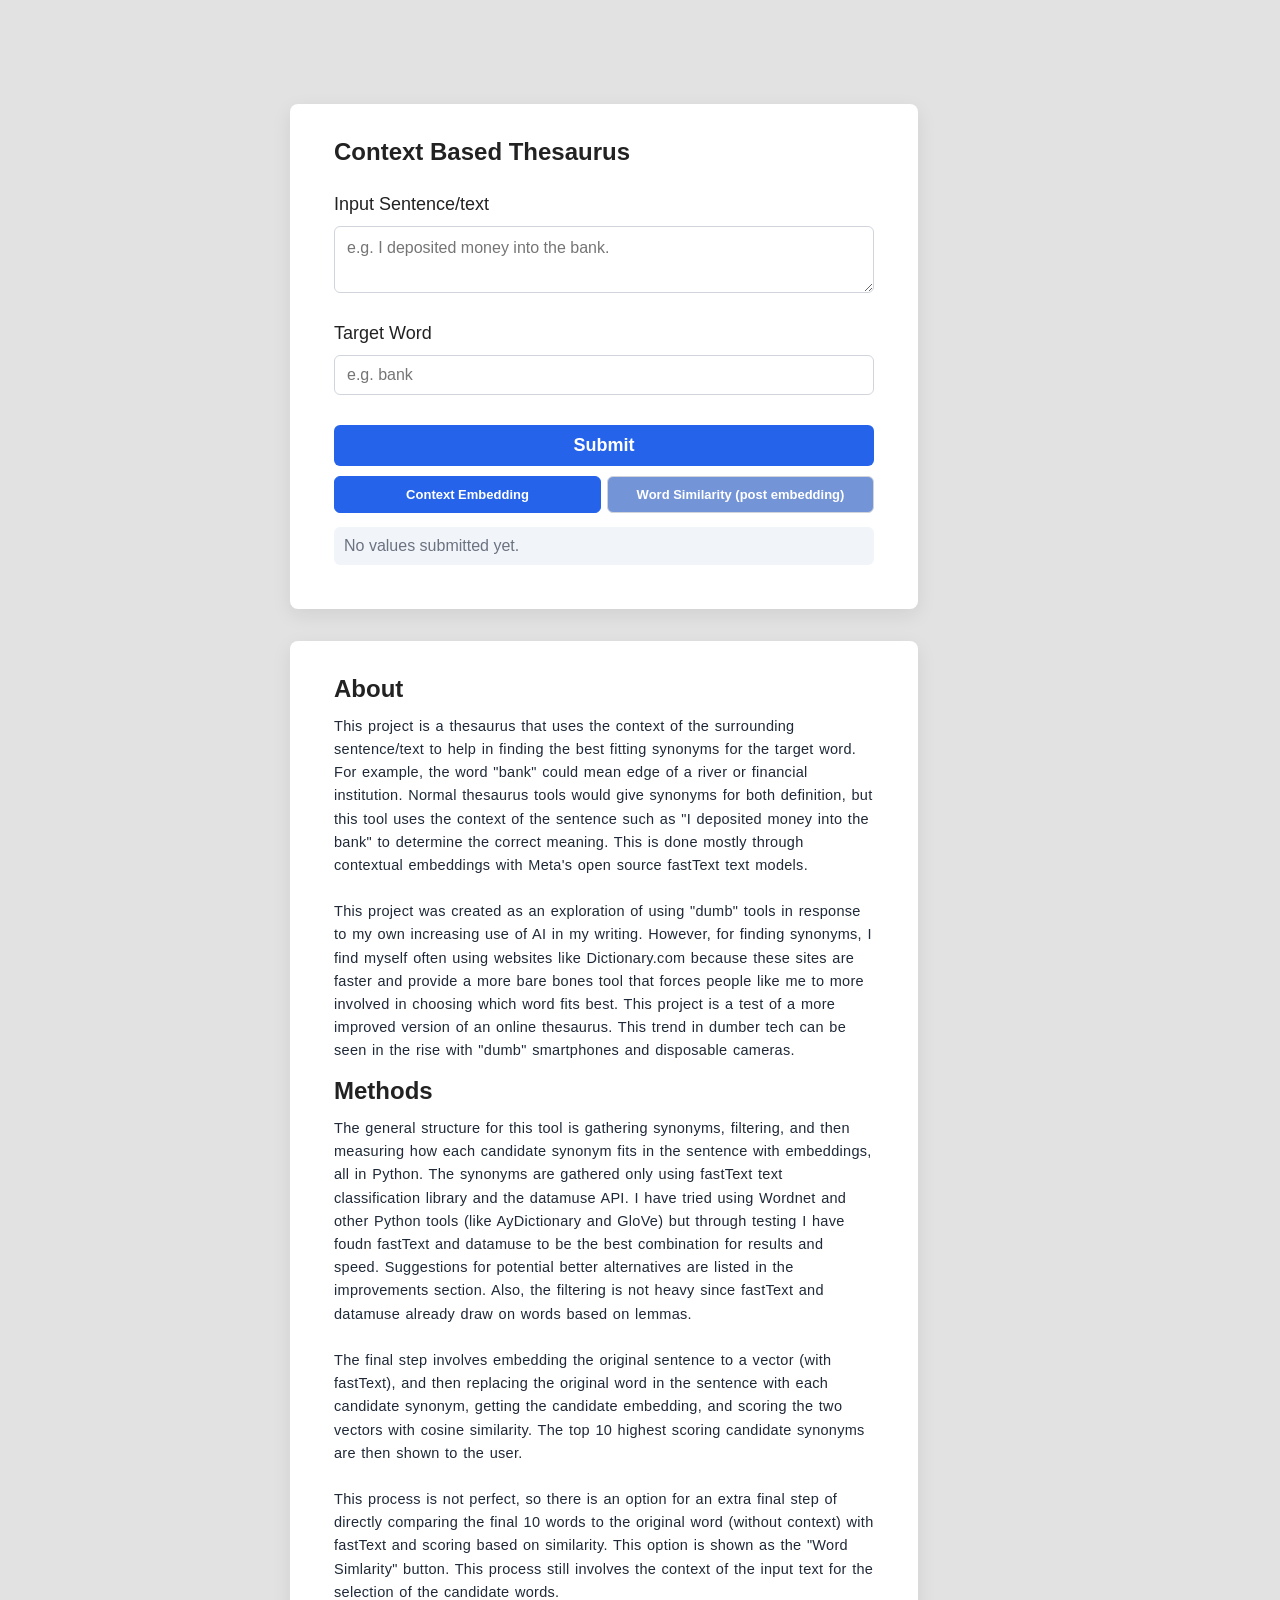
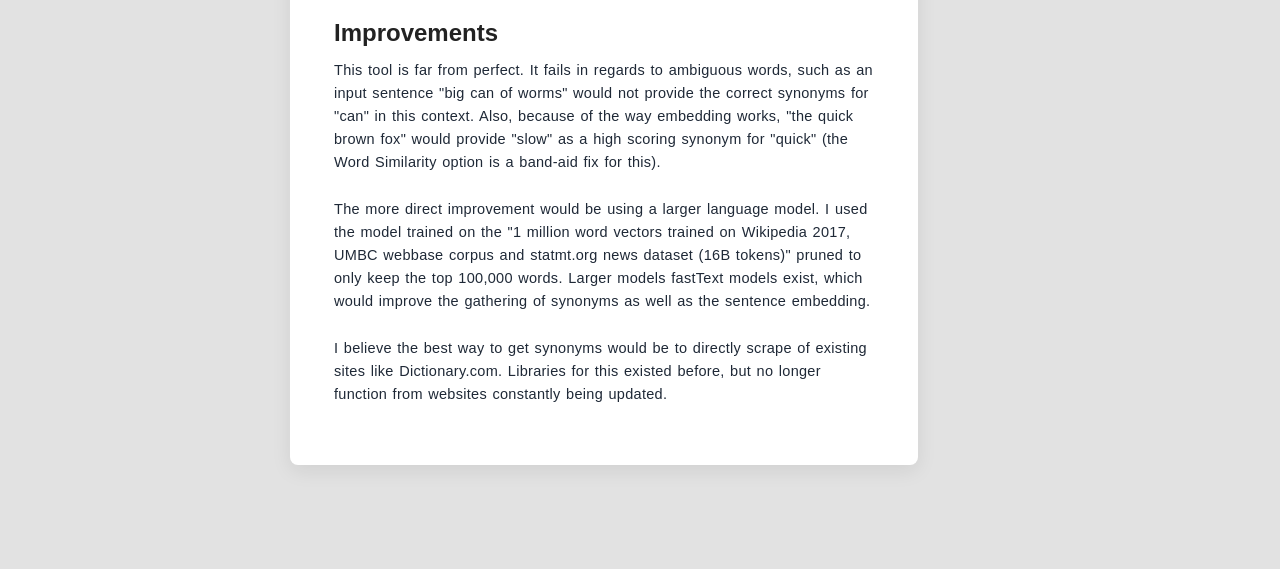
==== templates/index.html @ df17603f "organize files into templates and static" ====
<!doctype html>
<html lang="en">
	<head>
		<meta charset="utf-8" />
		<meta name="viewport" content="width=device-width, initial-scale=1" />
		<title>Context Based Thesaurus</title>
        <link rel="stylesheet"  href="../static/style.css">
	</head>

	<body>
		<div class="wrapper">
			<main class="card" role="main">
				<h1>Context Based Thesaurus </h1>
				<form id="two-input-form">
					<label for="inputA">Input Sentence/text</label>
					<p id="err_length">Larger Input Text may result in slower or more inconsistent results.</p>
					<textarea
						id="inputA"
						name="inputA"
						placeholder="e.g. I deposited money into the bank."
						rows="2"
					></textarea>
					
					<!-- <input id="inputA" name="inputA" type="text" placeholder="e.g. I deposited money into the bank." autocomplete="off" /> -->
					
					<label for="inputB">Target Word</label>
					<input id="inputB" name="inputB" type="text" placeholder="e.g. bank" autocomplete="off" />

					<button type="submit">Submit</button>
				</form>

				<!--  -->
				<div class="tabs">
					<button class="tab active" data-rank="context">Context Embedding</button>
					<button class="tab" data-rank="similarity">Word Similarity (post embedding)</button>
				</div>
				<!--  -->

				<div id="result" class="output" aria-live="polite">
					<div class="muted">No values submitted yet.</div>
				</div>
			</main>
			<main class="card" id="long_text">
				<h1>About</h1>
				<p>
					This project is a thesaurus that uses the context of the surrounding sentence/text to help in finding the best fitting synonyms for the target word. For example, the word "bank" could mean edge of a river or financial institution. Normal thesaurus tools would give synonyms for both definition, but this tool uses the context of the sentence such as "I deposited money into the bank" to determine the correct meaning. This is done mostly through contextual embeddings with Meta's open source fastText text models. 
					<br><br>
					This project was created as an exploration of using "dumb" tools in response to my own increasing use of AI in my writing. However, for finding synonyms, I find myself often using websites like Dictionary.com because these sites are faster and provide a more bare bones tool that forces people like me to more involved in choosing which word fits best. This project is a test of a more improved version of an online thesaurus. This trend in dumber tech can be seen in the rise with "dumb" smartphones and disposable cameras. 
				</p>
				<h1>Methods</h1>
				<p>
					The general structure for this tool is gathering synonyms, filtering, and then measuring how each candidate synonym fits in the sentence with embeddings, all in Python. The synonyms are gathered only using fastText text classification library and the datamuse API. I have tried using Wordnet and other Python tools (like AyDictionary and GloVe) but through testing I have foudn fastText and datamuse to be the best combination for results and speed. Suggestions for potential better alternatives are listed in the improvements section. Also, the filtering is not heavy since fastText and datamuse already draw on words based on lemmas.
					<br><br>

					The final step involves embedding the original sentence to a vector (with fastText), and then replacing the original word in the sentence with each candidate synonym, getting the candidate embedding, and scoring the two vectors with cosine similarity. The top 10 highest scoring candidate synonyms are then shown to the user. 
					<br><br>

					This process is not perfect, so there is an option for an extra final step of directly comparing the final 10 words to the original word (without context) with fastText and scoring based on similarity. This option is shown as the "Word Simlarity" button. This process still involves the context of the input text for the selection of the candidate words. 
				</p>
				<h1>Improvements</h1>
				<p>
					This tool is far from perfect. It fails in regards to ambiguous words, such as an input sentence "big can of worms" would not provide the correct synonyms for "can" in this context. Also, because of the way embedding works, "the quick brown fox" would provide "slow" as a high scoring synonym for "quick" (the Word Similarity option is a band-aid fix for this). 
					<br><br>

					The more direct improvement would be using a larger language model. I used the model trained on the "1 million word vectors trained on Wikipedia 2017, UMBC webbase corpus and statmt.org news dataset (16B tokens)" pruned to only keep the top 100,000 words. Larger models fastText models exist, which would improve the gathering of synonyms as well as the sentence embedding. 
					<br><br>

					I believe the best way to get synonyms would be to directly scrape of existing sites like Dictionary.com. Libraries for this existed before, but no longer function from websites constantly being updated. 
				</p>
			</main>
		</div>

		<script src="../static/script.js"></script>
	</body>
</html>
---- static/style.css ----
body { 
    font-family: Arial, sans-serif; 
    background:#e2e2e2; 
    color:#222; 
    margin:0; 
}

.wrapper {
    display: flex;
    flex-direction: column;
    padding: 24px;
    gap: 32px;   
    max-width: 700px;
    margin: 80px auto;  
}

.card { 
    background:#fff; 
    padding:44px; 
    padding-top: 34px;
    border-radius:8px;
    box-shadow:0 6px 20px rgba(0,0,0,0.08); 
    width:60vh; 
}

h1 { 
    font-size:24px; 
    margin:0 0 12px 0; 
}

label { 
    display:block; 
    font-size:18px; 
    margin:10px 0 6px; 
    padding-top: 16px;
    padding-bottom: 5px;
}

input[type="text"] { 
    width:100%; 
    padding:10px 12px; 
    border:1px solid #d1d5db; 
    border-radius:6px; 
    box-sizing:border-box; 
    font-size: 16px;
}

button { 
    margin-top:30px; 
    margin-bottom: 0px;
    width:100%; 
    padding:10px 12px; 
    border:0; 
    background:#2563eb; 
    color:#fff; 
    border-radius:6px; 
    font-size:18px; 
    font-weight:600; 
    cursor:pointer; 

}

button:active { 
    transform:translateY(1px); 
}

.output { 
    margin-top:14px; 
    background:#f1f5f9; 
    padding:10px; 
    border-radius:6px; 
    font-size:18px; 
}

.muted { 
    color:#6b7280; 
    font-size:16px; 
}

.tabs {
    display: flex;
    gap: 6px;
    margin-top: 0px;
    margin-bottom: 0px;
}

.tab {
    margin-top: 10px;
    flex: 1;
    border: 1px solid #d1d5db;
    background: #7494d8;
    border-radius: 6px;
    cursor: pointer;
    font-size: 13px;
}

.tab.active {
    background: #2563eb;
    color: white;
    border-color: #2563eb;
}

.result-header {
    margin-left: 8px; 
}

.result-header {
    margin-left: 8px;
    margin-bottom: 6px;
}

.result-subtitle {
    font-size: 16px;
    color: #6b7280;      
    margin-top: 2px;
}

#err_length {
    display: none;
    color: #b91c1c;
    font-size: 16px;
}

textarea {
    width: 100%;
    padding: 10px 12px;
    border: 1px solid #d1d5db;
    border-radius: 6px;
    box-sizing: border-box;
    font-family: inherit;
    font-size: 16px;
    resize: vertical;   
    line-height: 1.4;
}


#long_text p {
    font-size: 14.5px;         
    line-height: 1.6;           
    letter-spacing: 0.02em;    
    word-spacing: 0.08em;       
    color: #1f2937;            
    margin-top: 12px;
}
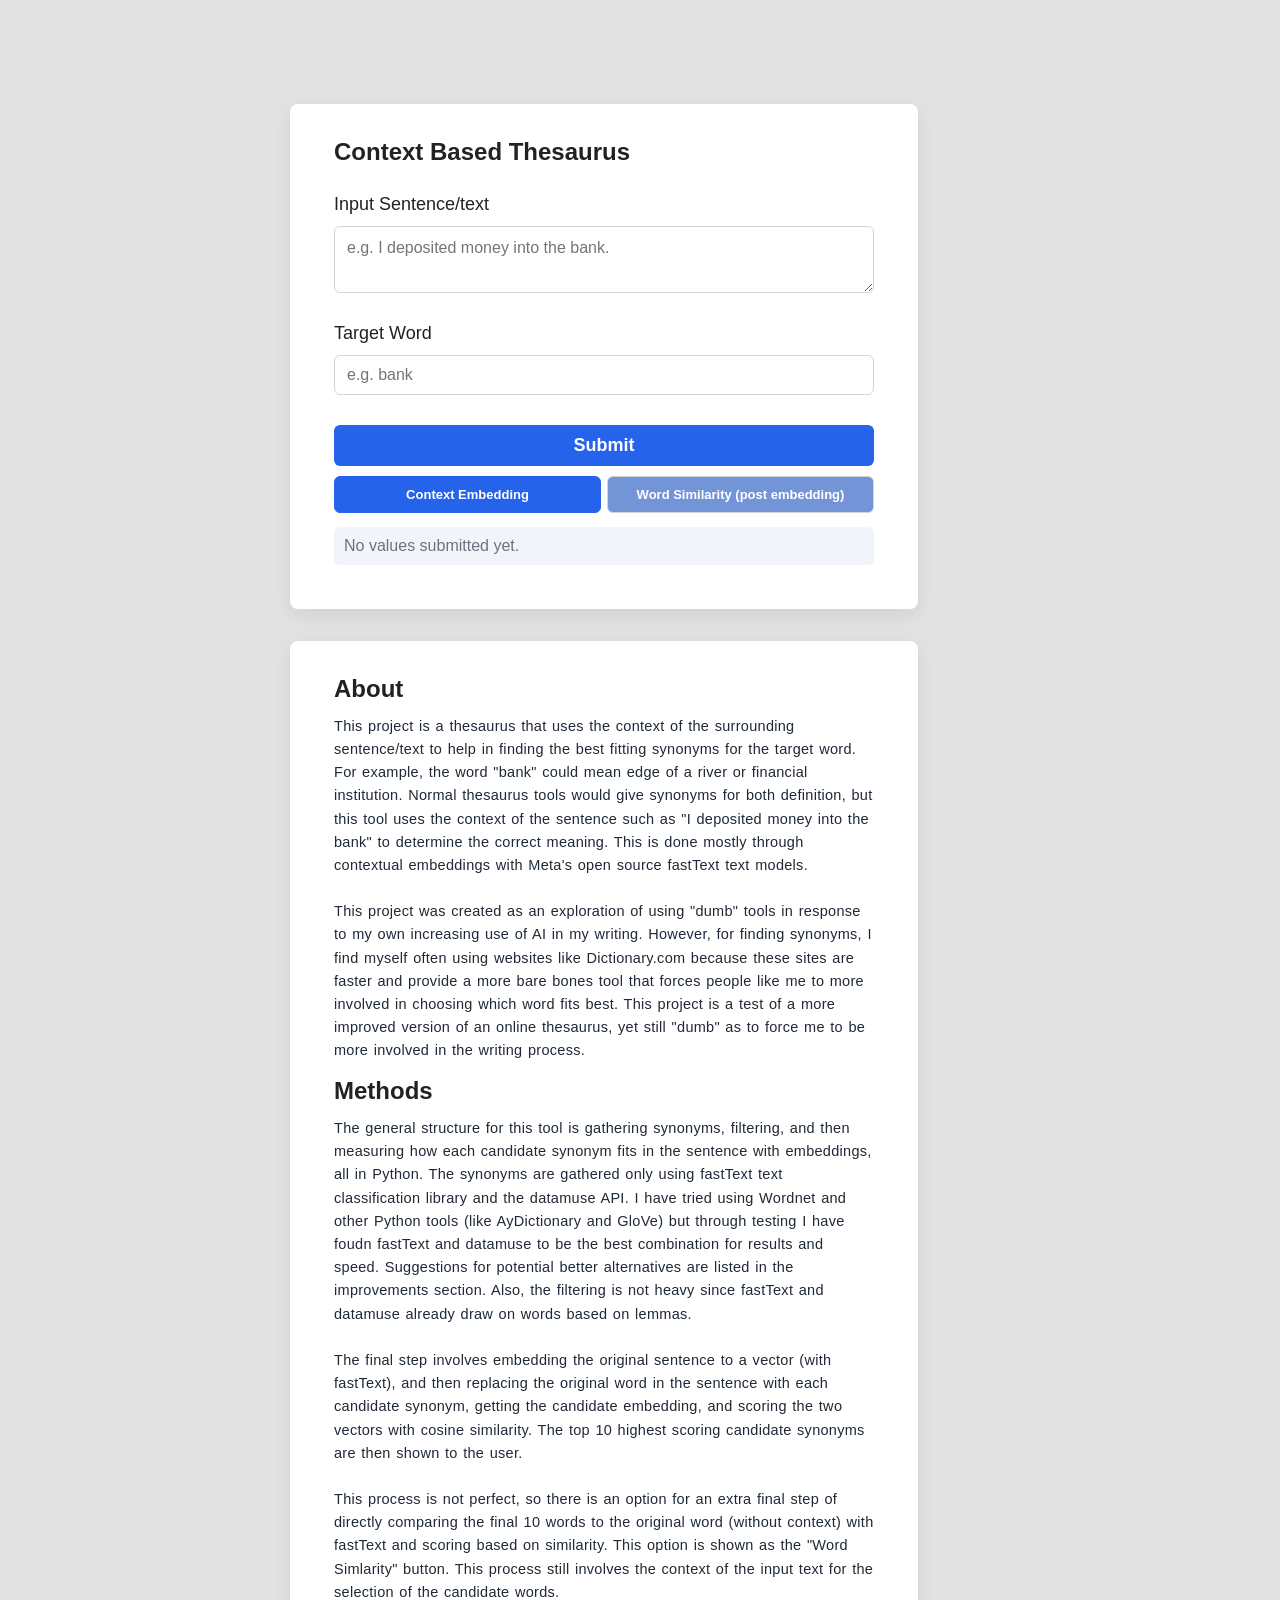
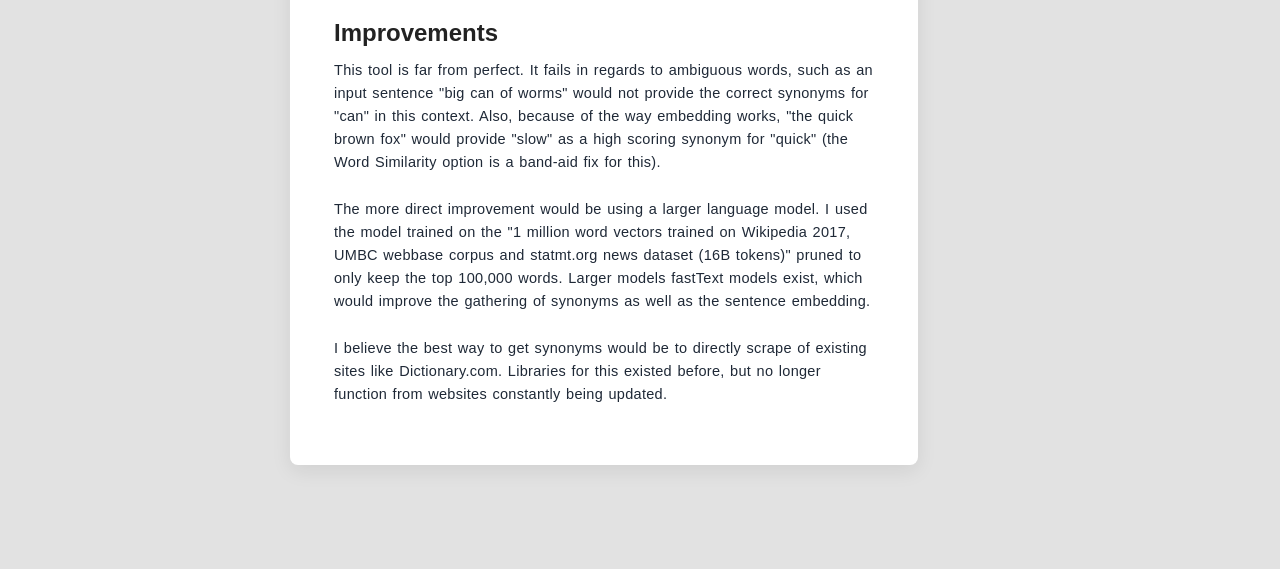
==== commit 2001ace8: "Updated get_all_forms, removed comments" ====
--- a/templates/index.html
+++ b/templates/index.html
@@ -45,7 +45,7 @@
 				<p>
 					This project is a thesaurus that uses the context of the surrounding sentence/text to help in finding the best fitting synonyms for the target word. For example, the word "bank" could mean edge of a river or financial institution. Normal thesaurus tools would give synonyms for both definition, but this tool uses the context of the sentence such as "I deposited money into the bank" to determine the correct meaning. This is done mostly through contextual embeddings with Meta's open source fastText text models. 
 					<br><br>
-					This project was created as an exploration of using "dumb" tools in response to my own increasing use of AI in my writing. However, for finding synonyms, I find myself often using websites like Dictionary.com because these sites are faster and provide a more bare bones tool that forces people like me to more involved in choosing which word fits best. This project is a test of a more improved version of an online thesaurus. This trend in dumber tech can be seen in the rise with "dumb" smartphones and disposable cameras. 
+					This project was created as an exploration of using "dumb" tools in response to my own increasing use of AI in my writing. However, for finding synonyms, I find myself often using websites like Dictionary.com because these sites are faster and provide a more bare bones tool that forces people like me to more involved in choosing which word fits best. This project is a test of a more improved version of an online thesaurus, yet still "dumb" as to force me to be more involved in the writing process. 
 				</p>
 				<h1>Methods</h1>
 				<p>
